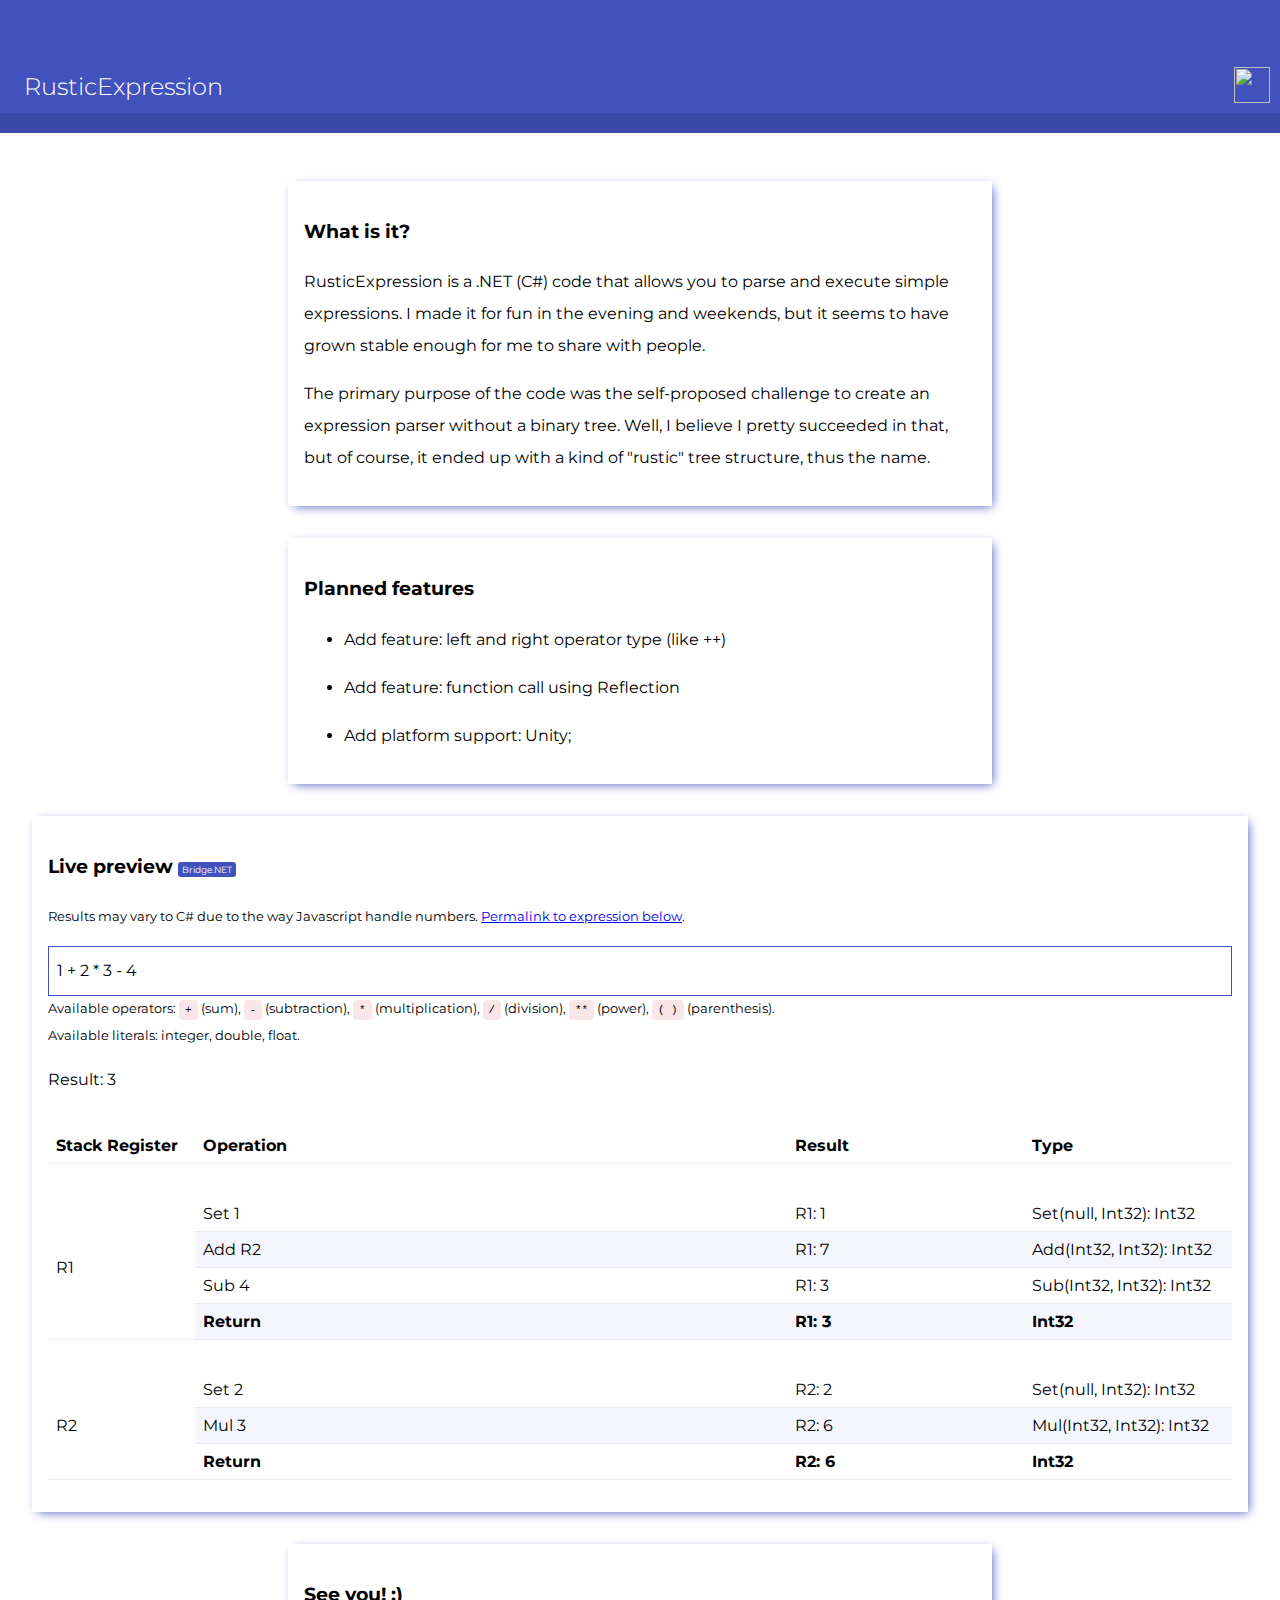
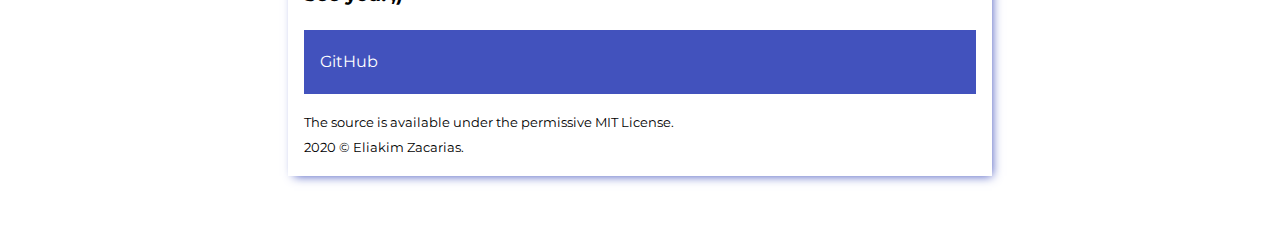
==== docs/index.html @ 8ba2c85a "Move site to docs because GitHub does not accept custom directories." ====
<html lang="en" xmlns="http://www.w3.org/1999/xhtml"><head>
    <meta charset="utf-8">
    <title>Rustic Expression</title>
    
    <script src="js/bridge.js"></script>
    <script src="js/bridge.meta.js"></script>
    <script src="js/newtonsoft.json.js"></script>
    <script src="js/LivePreview.js"></script>
    <script src="js/LivePreview.meta.js"></script>
	<link href="https://fonts.googleapis.com/css2?family=Montserrat:wght@300;400&display=swap" rel="stylesheet">
	<link href="style.css" rel="stylesheet">
</head>
<body>
	<h1>
		RusticExpression
		<a class="logo" href="https://github.com/ezaca/rustic-expression">
			<img width="25" height="25" src="https://cdn.brandicons.org/icons/light/github.svg">
		</a>
	</h1>
	<main>

		<div class="story">
		<p>
		<h3>What is it?</h3>
		RusticExpression is a .NET (C#) code that allows you to parse and execute simple expressions.
		I made it for fun in the evening and weekends, but it seems to have grown stable enough
		for me to share with people.</p>
		
		<p>The primary purpose of the code was the self-proposed challenge to create an expression
		parser without a binary tree. Well, I believe I pretty succeeded in that, but of course,
		it ended up with a kind of "rustic" tree structure, thus the name.</p>
		</div>

		<div class="story">
		<h3>Planned features</h3>
		<ul>
			<li>Add feature: left and right operator type (like ++)</li>
			<li>Add feature: function call using Reflection</li>
			<li>Add platform support: Unity;</li>
		</ul>
		</div>

		<div class="story large">
			<h3>Live preview <span>Bridge.NET</span></h3>
			
			<small class="block" style="margin-bottom:1rem;margin-top:0rem;">Results may vary to C# due to the way Javascript handle numbers. <a id="permalink" href="#">Permalink to expression below</a>.</small>

			<input type="text" id="tExpression" value="1 + 2 * 3 - 4">

			<small class="block">
				Available operators:
				<span class="nobr"><code>+</code> (sum),</span>
				<span class="nobr"><code>-</code> (subtraction),</span>
				<span class="nobr"><code>*</code> (multiplication),</span>
				<span class="nobr"><code>/</code> (division),</span>
				<span class="nobr"><code>**</code> (power),</span>
				<span class="nobr"><code>( )</code> (parenthesis).</span>
			</small>
			<small class="block">
				Available literals:
				integer,
				double,
				float.
			</small>
			
			<div id="expr-resultbox"></div>
		</div>
		
		<div class="story">
			<h3>See you! ;)</h3>
			<a class="large-button" href="https://github.com/ezaca/rustic-expression">GitHub</a>
			<small class="block">The source is available under the permissive MIT License.</small>
			<small class="block">2020 &copy; Eliakim Zacarias.</small>
		</div>
	</main>
	<script type="text/javascript">
	
		if (window.location.hash.length > 1)
			document.getElementById("tExpression").value = decodeURI(window.location.hash.substr(1));

		document.getElementById("tExpression").addEventListener("input", ev=>{
			document.getElementById("permalink").setAttribute("href", window.location.href.replace(/#.*|$/, "#"+encodeURI(document.getElementById("tExpression").value)));
		});
	
	</script>
</body>
</html>
---- docs/style.css ----
body, html{
    font-family: Montserrat, sans-serif;
    padding: 0px;
    margin: 0px;
}
h1{
    padding: 3em 0.5em 0.5em 1em;
    margin: 0px;
    font-size: 1.5rem;
    background-color: #4252BD;
    color: white;
    font-weight: 300;
    position: relative;
	border-bottom: 20px solid rgba(0,0,0,0.1);
}
h2{
	margin-top: 3em;
	padding-top: 0.5em;
	border-top: 4px solid rgba(66,82,189,0.2);
}
main{
    padding: 2rem;
}
input[type=text]{
    width: 100%;
    border: 1px solid #4252BD;
    padding: 0.5em;
    font: inherit;
}
code{
    padding: 4px 6px;
    border-radius: 4px;
    background: #FAE6E9;
    font-family: monospace;
}
li{
	margin: 1em 0;
}
h1 a.logo{
	position:absolute;
	right: 10px;
	bottom: 10px;
	font-size: inherit;
}
a.logo img{
	width: 1.5em;
	height: 1.5em;
}
small.block{
	line-height: 1.5em;
	line-height: calc(1em + 12px);
	display: block;
}
span.nobr{
	white-space: nowrap;
}
#expr-resultbox{
    margin: 1rem 0;
}
.expr-result{
    margin: 1rem 0 2rem 0;
}
table{
    border-spacing: 0;
}
table td, table th{
    text-align: left;
    border-bottom: #E7E9F7 solid 1px;
    padding: 0.5rem;
    margin: 0;
}
table tr:nth-child(even) td{
    background-color: #F5F6FC;
}
table tr:hover td{
    background-color: #d6daf1;
}
table td:first-child:nth-last-child(4),
table td:first-child:nth-last-child(4) ~ td {
    border-top: 2rem solid white;
}
div.story{
    line-height: 2em;
    max-width: 80ex;
    margin: 1em auto;
	margin-bottom: 2em;
    padding: 1em;
    box-shadow: #4252BD 3px 3px 10px -3px;
}
div.story.large{
	max-width: none;
}
h3 > span, h2 > span {
	font-weight: normal;
	font-size: 0.5em;
	background-color: #4252BD;
	color: white;
	padding: 2px 4px;
	border-radius: 3px;
}
a.large-button{
	display: block;
	margin: 1rem 0rem;
	padding: 1em;
	background: #4252BD;
	color:white;
	text-decoration: none;
	cursor: pointer;
}
a.large-button:hover{
	background: #5242BD;
	color: white;
	text-decoration: none;
}
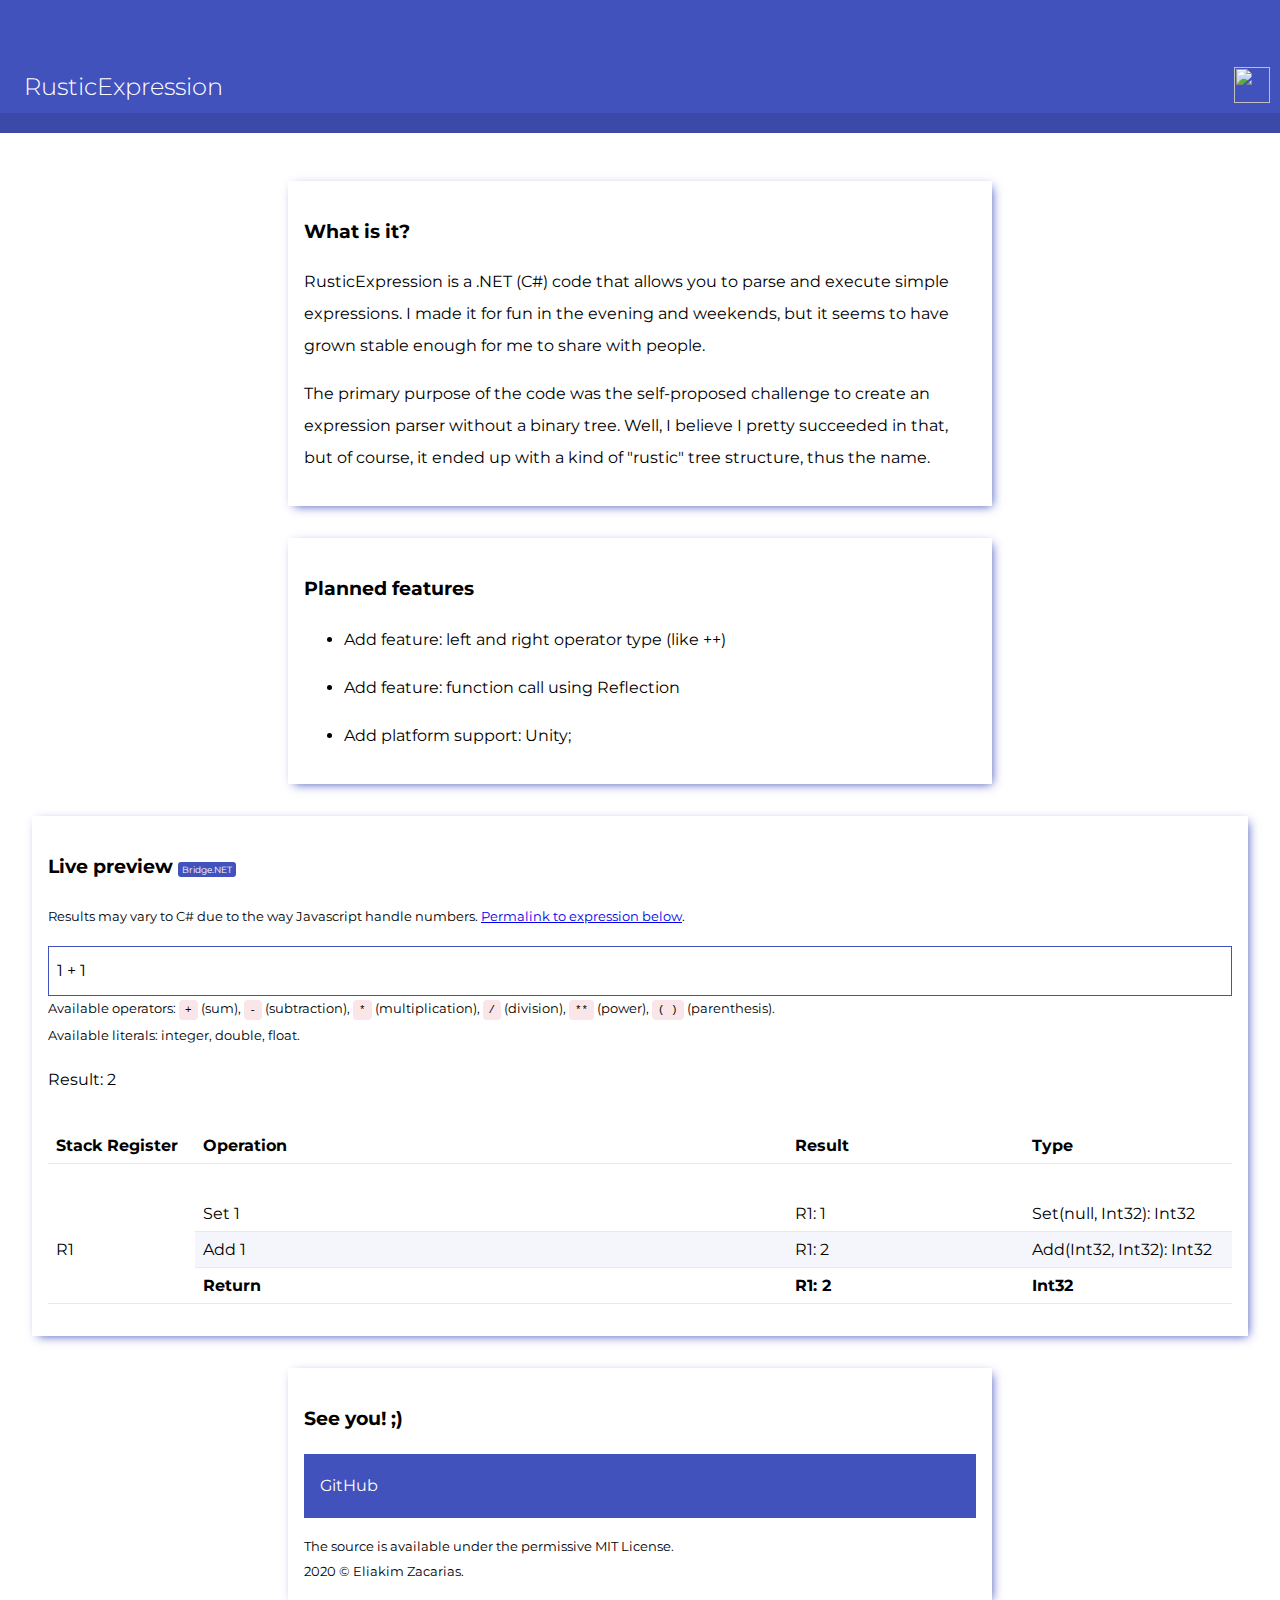
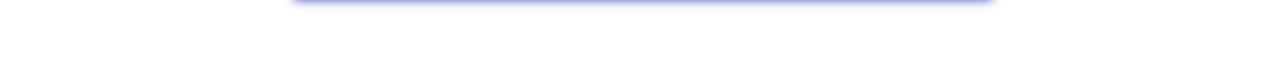
==== commit b6c35cc3: "Improve README and website style." ====
--- a/docs/index.html
+++ b/docs/index.html
@@ -45,7 +45,7 @@
 			
 			<small class="block" style="margin-bottom:1rem;margin-top:0rem;">Results may vary to C# due to the way Javascript handle numbers. <a id="permalink" href="#">Permalink to expression below</a>.</small>
 
-			<input type="text" id="tExpression" value="1 + 2 * 3 - 4">
+			<input type="text" id="tExpression" value="1 + 1">
 
 			<small class="block">
 				Available operators:
--- a/docs/style.css
+++ b/docs/style.css
@@ -62,6 +62,7 @@
 }
 table{
     border-spacing: 0;
+	background: white;
 }
 table td, table th{
     text-align: left;
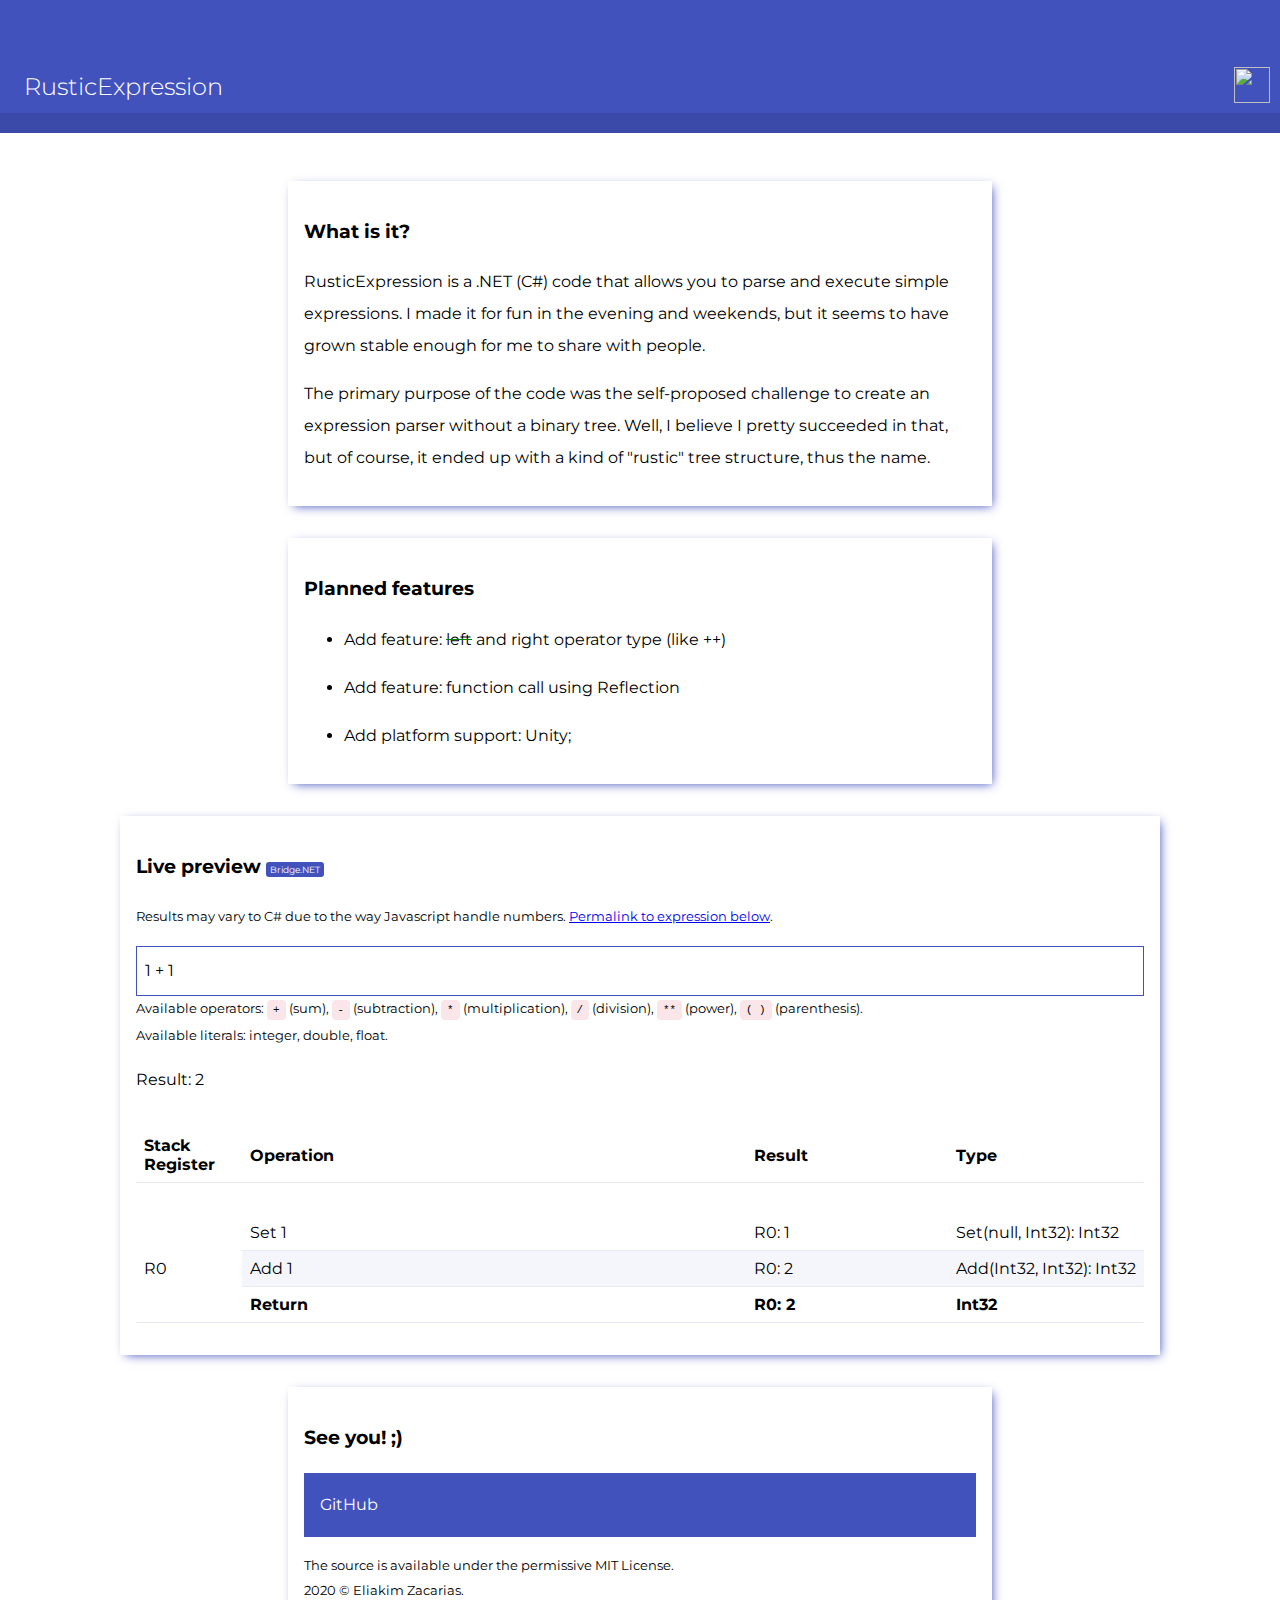
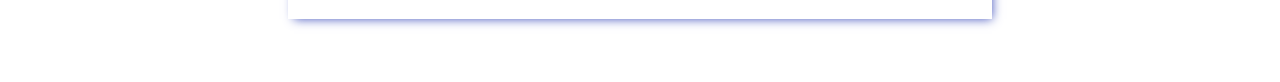
==== commit 5dea253b: "Update code version. Add left unary operator support." ====
--- a/docs/index.html
+++ b/docs/index.html
@@ -34,7 +34,7 @@
 		<div class="story">
 		<h3>Planned features</h3>
 		<ul>
-			<li>Add feature: left and right operator type (like ++)</li>
+			<li>Add feature: <span class="strike-green tooltip" title="Already supported">left</span> and right operator type (like ++)</li>
 			<li>Add feature: function call using Reflection</li>
 			<li>Add platform support: Unity;</li>
 		</ul>
--- a/docs/style.css
+++ b/docs/style.css
@@ -89,7 +89,14 @@
     box-shadow: #4252BD 3px 3px 10px -3px;
 }
 div.story.large{
-	max-width: none;
+	max-width: 120ex;
+}
+.strike-green{
+	text-decoration: line-through;
+	text-decoration-color: green;
+}
+.tooltip{
+	cursor: help;
 }
 h3 > span, h2 > span {
 	font-weight: normal;
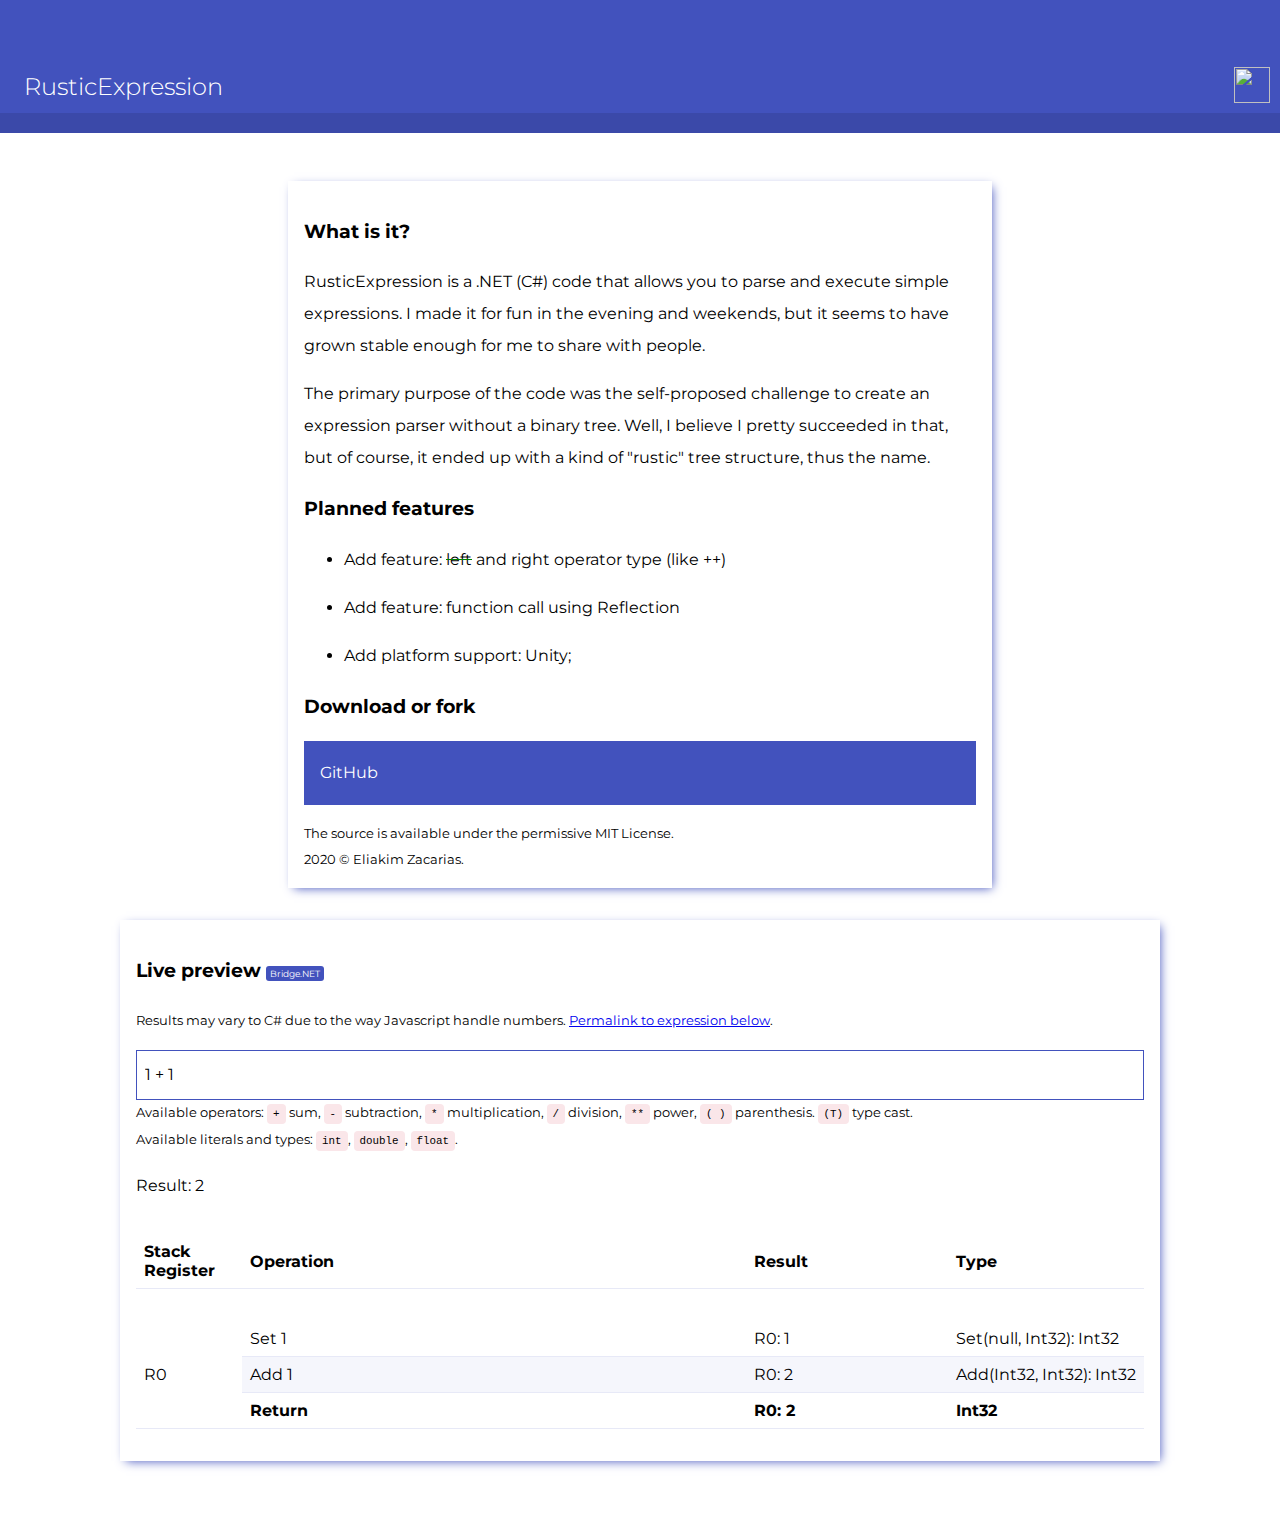
==== commit 0e55ffa4: "Add typecast operator feature. Update live preview theme." ====
--- a/docs/index.html
+++ b/docs/index.html
@@ -29,15 +29,18 @@
 		<p>The primary purpose of the code was the self-proposed challenge to create an expression
 		parser without a binary tree. Well, I believe I pretty succeeded in that, but of course,
 		it ended up with a kind of "rustic" tree structure, thus the name.</p>
-		</div>
 
-		<div class="story">
 		<h3>Planned features</h3>
 		<ul>
 			<li>Add feature: <span class="strike-green tooltip" title="Already supported">left</span> and right operator type (like ++)</li>
 			<li>Add feature: function call using Reflection</li>
 			<li>Add platform support: Unity;</li>
 		</ul>
+
+		<h3>Download or fork</h3>
+		<a class="large-button" href="https://github.com/ezaca/rustic-expression">GitHub</a>
+		<small class="block">The source is available under the permissive MIT License.</small>
+		<small class="block">2020 &copy; Eliakim Zacarias.</small>
 		</div>
 
 		<div class="story large">
@@ -49,29 +52,24 @@
 
 			<small class="block">
 				Available operators:
-				<span class="nobr"><code>+</code> (sum),</span>
-				<span class="nobr"><code>-</code> (subtraction),</span>
-				<span class="nobr"><code>*</code> (multiplication),</span>
-				<span class="nobr"><code>/</code> (division),</span>
-				<span class="nobr"><code>**</code> (power),</span>
-				<span class="nobr"><code>( )</code> (parenthesis).</span>
+				<span class="nobr"><code>+</code> sum,</span>
+				<span class="nobr"><code>-</code> subtraction,</span>
+				<span class="nobr"><code>*</code> multiplication,</span>
+				<span class="nobr"><code>/</code> division,</span>
+				<span class="nobr"><code>**</code> power,</span>
+				<span class="nobr"><code>( )</code> parenthesis.</span>
+				<span class="nobr"><code>(T)</code> type cast.</span>
 			</small>
 			<small class="block">
-				Available literals:
-				integer,
-				double,
-				float.
+				Available literals and types:
+				<span class="nobr"><code>int</code></span>,
+				<span class="nobr"><code>double</code></span>,
+				<span class="nobr"><code>float</code></span>.
 			</small>
 			
 			<div id="expr-resultbox"></div>
 		</div>
 		
-		<div class="story">
-			<h3>See you! ;)</h3>
-			<a class="large-button" href="https://github.com/ezaca/rustic-expression">GitHub</a>
-			<small class="block">The source is available under the permissive MIT License.</small>
-			<small class="block">2020 &copy; Eliakim Zacarias.</small>
-		</div>
 	</main>
 	<script type="text/javascript">
 	
